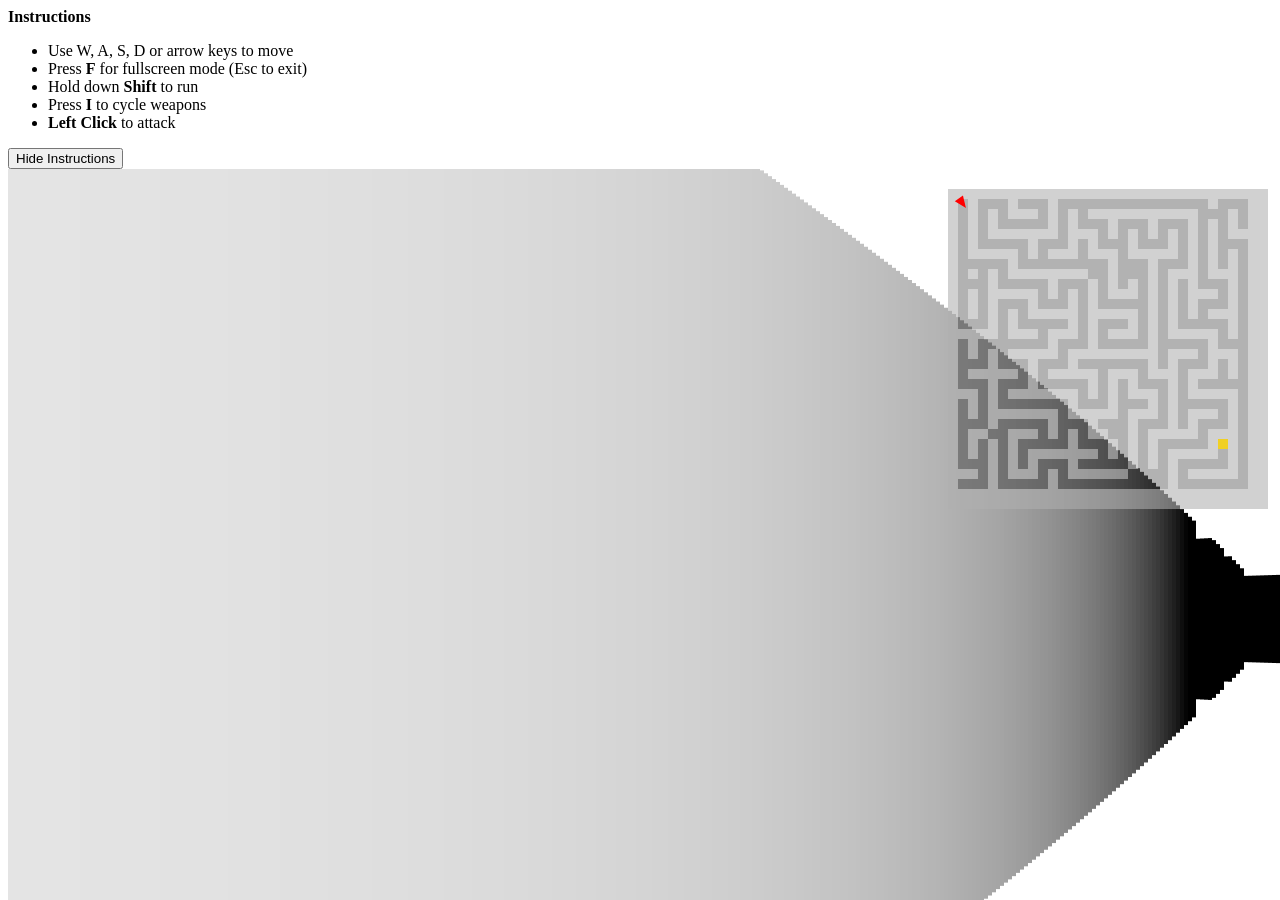
==== index.html @ 19c8bae7 "Overhaul raycaster gameplay: infinite procedurally generated mazes, enemy patrol/chase AI, line-of-s" ====
<!DOCTYPE html>
<html>
  <head>
    <meta http-equiv="refresh" content="0; url=raycaster/index.html" />
    <title>Redirecting to Raycaster...</title>
  </head>
  <body>
    <p>Redirecting to the <a href="raycaster/index.html">Raycaster demo</a>...</p>
  </body>
</html>
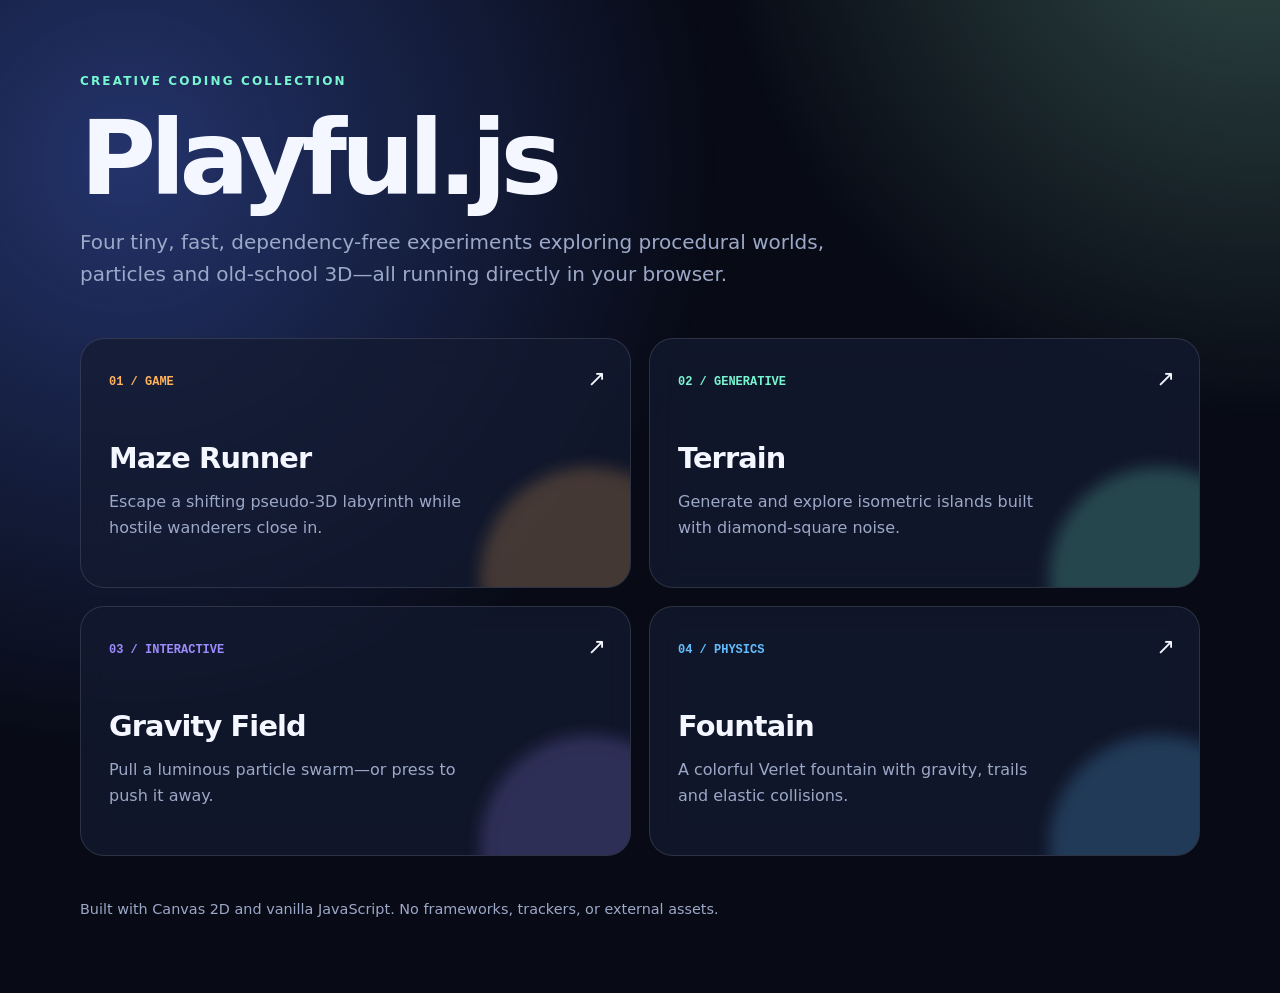
==== commit 94613467: "Polish demos and make project production-ready Co-authored-by: arena-agent <297053741+arena-agent@us" ====
--- a/index.html
+++ b/index.html
@@ -1,10 +1,25 @@
-<!DOCTYPE html>
-<html>
-  <head>
-    <meta http-equiv="refresh" content="0; url=raycaster/index.html" />
-    <title>Redirecting to Raycaster...</title>
-  </head>
-  <body>
-    <p>Redirecting to the <a href="raycaster/index.html">Raycaster demo</a>...</p>
-  </body>
+<!doctype html>
+<html lang="en">
+<head>
+  <meta charset="utf-8">
+  <meta name="viewport" content="width=device-width, initial-scale=1">
+  <meta name="description" content="A collection of dependency-free canvas experiments: a raycaster, procedural terrain and particle simulations.">
+  <meta name="theme-color" content="#080b16">
+  <title>Playful.js — Canvas Lab</title>
+  <style>
+    :root{color-scheme:dark;--ink:#f4f7ff;--muted:#9ca8c7;--panel:rgba(20,27,49,.72);--line:rgba(255,255,255,.12);--accent:#78f6d2}*{box-sizing:border-box}body{margin:0;min-height:100vh;font:16px/1.6 system-ui,-apple-system,sans-serif;color:var(--ink);background:#080b16;overflow-x:hidden}body:before{content:"";position:fixed;inset:-30%;z-index:-1;background:radial-gradient(circle at 25% 30%,#24346c 0,transparent 32%),radial-gradient(circle at 80% 10%,#324b47 0,transparent 26%);animation:drift 18s ease-in-out infinite alternate}@keyframes drift{to{transform:translate3d(3%,-2%,0) scale(1.08)}}main{width:min(1120px,calc(100% - 32px));margin:auto;padding:72px 0}header{max-width:760px;margin-bottom:48px}.eyebrow{color:var(--accent);font-weight:800;letter-spacing:.18em;text-transform:uppercase;font-size:.75rem}h1{font-size:clamp(3rem,9vw,6.5rem);line-height:.9;letter-spacing:-.06em;margin:.2em 0}.lead{color:var(--muted);font-size:clamp(1rem,2vw,1.25rem)}.grid{display:grid;grid-template-columns:repeat(2,minmax(0,1fr));gap:18px}.card{position:relative;min-height:250px;padding:28px;border:1px solid var(--line);border-radius:24px;background:var(--panel);backdrop-filter:blur(14px);color:inherit;text-decoration:none;overflow:hidden;transition:transform .3s cubic-bezier(.2,.8,.2,1),border-color .3s,box-shadow .3s}.card:hover,.card:focus-visible{transform:translateY(-7px);border-color:color-mix(in srgb,var(--tone),white 25%);box-shadow:0 28px 70px rgba(0,0,0,.3)}.card:after{content:"";position:absolute;width:220px;height:220px;right:-70px;bottom:-100px;border-radius:50%;background:var(--tone);filter:blur(8px);opacity:.22;transition:transform .5s}.card:hover:after{transform:scale(1.25)}.number{font:700 .75rem ui-monospace,monospace;color:var(--tone)}h2{font-size:1.8rem;margin:42px 0 8px;letter-spacing:-.03em}.card p{margin:0;color:var(--muted);max-width:72%}.launch{position:absolute;right:24px;top:22px;font-size:1.4rem}footer{margin-top:42px;color:var(--muted);font-size:.9rem}@media(max-width:680px){main{padding:40px 0}.grid{grid-template-columns:1fr}.card{min-height:220px}}@media(prefers-reduced-motion:reduce){*,*:before,*:after{animation:none!important;transition:none!important}}
+  </style>
+</head>
+<body>
+<main>
+  <header><div class="eyebrow">Creative coding collection</div><h1>Playful.js</h1><p class="lead">Four tiny, fast, dependency-free experiments exploring procedural worlds, particles and old-school 3D—all running directly in your browser.</p></header>
+  <section class="grid" aria-label="Demos">
+    <a class="card" style="--tone:#ffb45c" href="raycaster/"><span class="number">01 / GAME</span><span class="launch" aria-hidden="true">↗</span><h2>Maze Runner</h2><p>Escape a shifting pseudo-3D labyrinth while hostile wanderers close in.</p></a>
+    <a class="card" style="--tone:#78f6d2" href="terrain/"><span class="number">02 / GENERATIVE</span><span class="launch" aria-hidden="true">↗</span><h2>Terrain</h2><p>Generate and explore isometric islands built with diamond-square noise.</p></a>
+    <a class="card" style="--tone:#9e8cff" href="particles/"><span class="number">03 / INTERACTIVE</span><span class="launch" aria-hidden="true">↗</span><h2>Gravity Field</h2><p>Pull a luminous particle swarm—or press to push it away.</p></a>
+    <a class="card" style="--tone:#62bfff" href="particles2/"><span class="number">04 / PHYSICS</span><span class="launch" aria-hidden="true">↗</span><h2>Fountain</h2><p>A colorful Verlet fountain with gravity, trails and elastic collisions.</p></a>
+  </section>
+  <footer>Built with Canvas 2D and vanilla JavaScript. No frameworks, trackers, or external assets.</footer>
+</main>
+</body>
 </html>
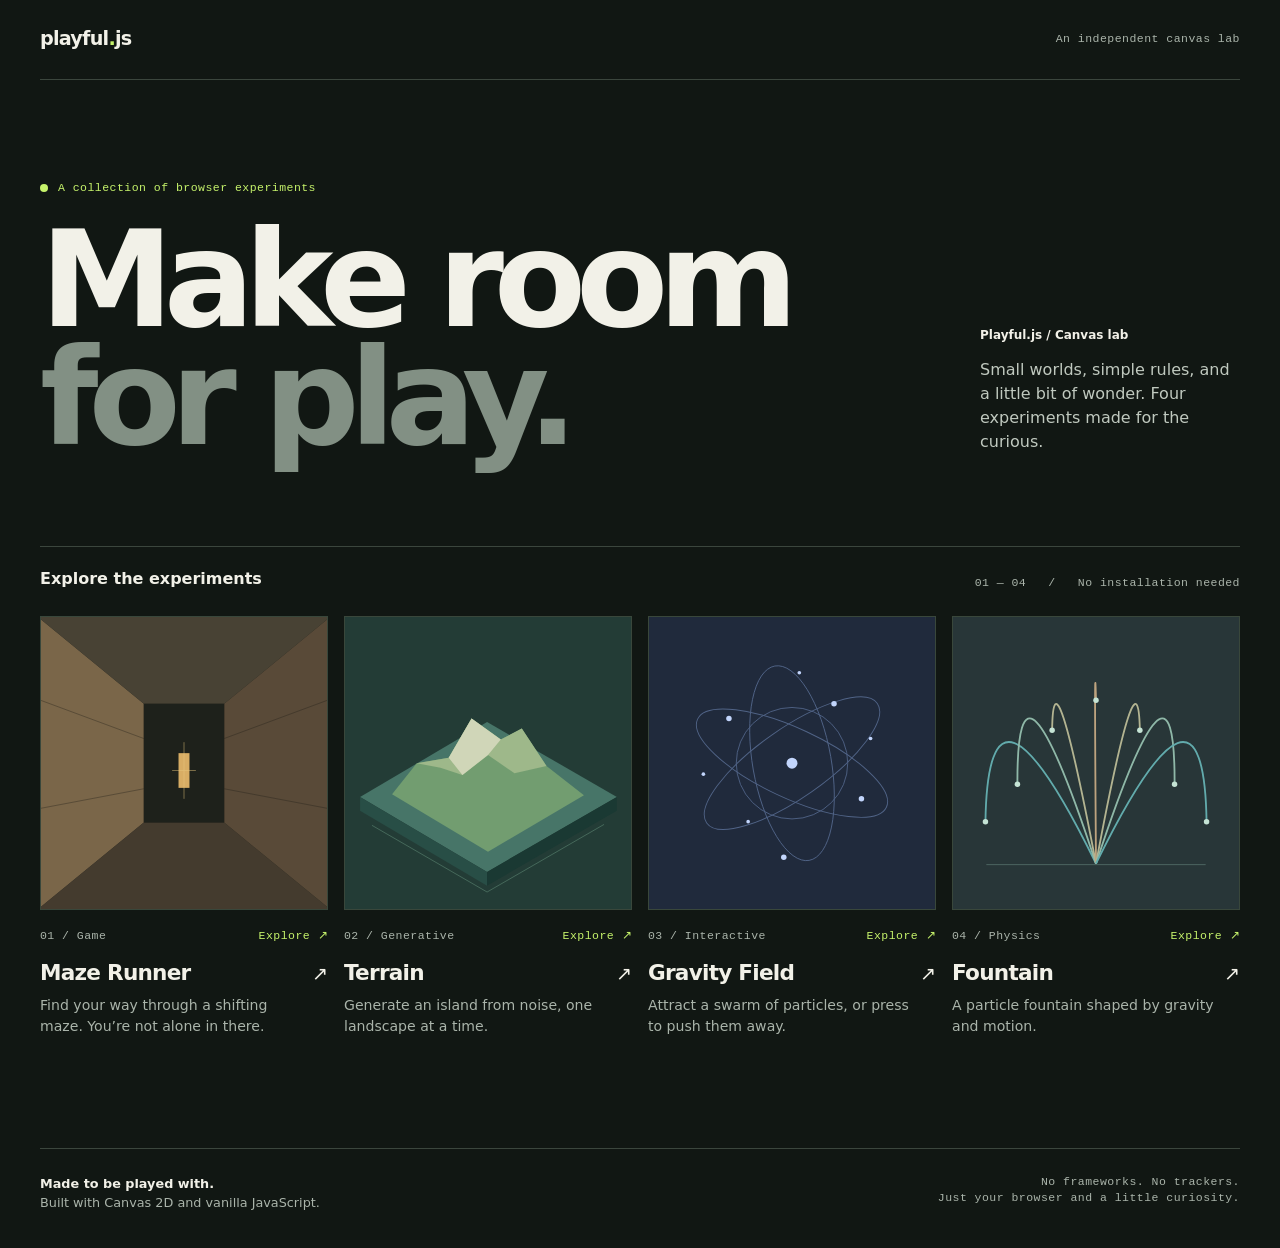
==== commit f966fd9f: "Refine canvas lab and improve game reliability Co-authored-by: arena-agent <297053741+arena-agent@us" ====
--- a/index.html
+++ b/index.html
@@ -4,22 +4,24 @@
   <meta charset="utf-8">
   <meta name="viewport" content="width=device-width, initial-scale=1">
   <meta name="description" content="A collection of dependency-free canvas experiments: a raycaster, procedural terrain and particle simulations.">
-  <meta name="theme-color" content="#080b16">
-  <title>Playful.js — Canvas Lab</title>
+  <meta name="theme-color" content="#111713">
+  <title>Playful.js — Canvas experiments</title>
   <style>
-    :root{color-scheme:dark;--ink:#f4f7ff;--muted:#9ca8c7;--panel:rgba(20,27,49,.72);--line:rgba(255,255,255,.12);--accent:#78f6d2}*{box-sizing:border-box}body{margin:0;min-height:100vh;font:16px/1.6 system-ui,-apple-system,sans-serif;color:var(--ink);background:#080b16;overflow-x:hidden}body:before{content:"";position:fixed;inset:-30%;z-index:-1;background:radial-gradient(circle at 25% 30%,#24346c 0,transparent 32%),radial-gradient(circle at 80% 10%,#324b47 0,transparent 26%);animation:drift 18s ease-in-out infinite alternate}@keyframes drift{to{transform:translate3d(3%,-2%,0) scale(1.08)}}main{width:min(1120px,calc(100% - 32px));margin:auto;padding:72px 0}header{max-width:760px;margin-bottom:48px}.eyebrow{color:var(--accent);font-weight:800;letter-spacing:.18em;text-transform:uppercase;font-size:.75rem}h1{font-size:clamp(3rem,9vw,6.5rem);line-height:.9;letter-spacing:-.06em;margin:.2em 0}.lead{color:var(--muted);font-size:clamp(1rem,2vw,1.25rem)}.grid{display:grid;grid-template-columns:repeat(2,minmax(0,1fr));gap:18px}.card{position:relative;min-height:250px;padding:28px;border:1px solid var(--line);border-radius:24px;background:var(--panel);backdrop-filter:blur(14px);color:inherit;text-decoration:none;overflow:hidden;transition:transform .3s cubic-bezier(.2,.8,.2,1),border-color .3s,box-shadow .3s}.card:hover,.card:focus-visible{transform:translateY(-7px);border-color:color-mix(in srgb,var(--tone),white 25%);box-shadow:0 28px 70px rgba(0,0,0,.3)}.card:after{content:"";position:absolute;width:220px;height:220px;right:-70px;bottom:-100px;border-radius:50%;background:var(--tone);filter:blur(8px);opacity:.22;transition:transform .5s}.card:hover:after{transform:scale(1.25)}.number{font:700 .75rem ui-monospace,monospace;color:var(--tone)}h2{font-size:1.8rem;margin:42px 0 8px;letter-spacing:-.03em}.card p{margin:0;color:var(--muted);max-width:72%}.launch{position:absolute;right:24px;top:22px;font-size:1.4rem}footer{margin-top:42px;color:var(--muted);font-size:.9rem}@media(max-width:680px){main{padding:40px 0}.grid{grid-template-columns:1fr}.card{min-height:220px}}@media(prefers-reduced-motion:reduce){*,*:before,*:after{animation:none!important;transition:none!important}}
+    :root{color-scheme:dark;--bg:#111713;--surface:#1a211c;--ink:#f2f1e8;--muted:#aab4aa;--line:#3b463d;--accent:#c6f36b}*{box-sizing:border-box}html{scroll-behavior:smooth}body{margin:0;background:var(--bg);color:var(--ink);font:16px/1.5 system-ui,-apple-system,BlinkMacSystemFont,"Segoe UI",sans-serif}a{color:inherit}a:focus-visible{outline:2px solid var(--accent);outline-offset:5px}.shell{width:min(1376px,calc(100% - 80px));margin:auto}.topbar{height:80px;display:flex;align-items:center;justify-content:space-between;border-bottom:1px solid var(--line)}.brand{font-weight:750;letter-spacing:-.04em;font-size:1.2rem;text-decoration:none}.brand span{color:var(--accent)}.top-note,.mono{font:500 .72rem/1.4 ui-monospace,SFMono-Regular,Consolas,monospace;letter-spacing:.04em}.top-note{color:var(--muted)}.hero{display:grid;grid-template-columns:1fr 260px;gap:40px;padding:100px 0 88px;align-items:end}.kicker{display:flex;align-items:center;gap:10px;color:var(--accent);margin:0 0 25px}.kicker:before{content:"";width:8px;height:8px;background:var(--accent);border-radius:50%}h1{font-size:clamp(4.5rem,10.5vw,9.5rem);line-height:.88;letter-spacing:-.075em;font-weight:600;margin:0}h1 span{color:#829084}.intro{font-size:1rem;color:#c0c9bf;max-width:250px;margin:0 0 4px}.intro strong{display:block;color:var(--ink);font-size:.75rem;margin-bottom:14px;font-weight:600}.section-head{display:flex;justify-content:space-between;align-items:end;border-top:1px solid var(--line);padding:20px 0 25px}.section-head h2{font-size:1rem;margin:0;font-weight:600}.section-head p{color:var(--muted);margin:0}.grid{display:grid;grid-template-columns:repeat(4,minmax(0,1fr));gap:16px}.card{text-decoration:none;min-width:0;display:block}.art{height:clamp(200px,23vw,320px);position:relative;overflow:hidden;background:#29352c;border:1px solid #39473b;transition:border-color .2s}.card:hover .art{border-color:#9daf92}.art svg{width:100%;height:100%;display:block;transition:transform .4s ease}.card:hover svg{transform:scale(1.035)}.card-meta{display:flex;justify-content:space-between;color:var(--muted);margin-top:18px}.card-meta span:last-child{color:var(--accent)}.card-title{display:flex;justify-content:space-between;align-items:baseline;gap:8px;margin:13px 0 5px}.card-title h3{margin:0;font-size:1.35rem;letter-spacing:-.035em;font-weight:600}.arrow{font-size:1.2rem;transition:transform .2s}.card:hover .arrow{transform:translate(3px,-3px)}.card p{color:var(--muted);font-size:.88rem;line-height:1.55;margin:0;max-width:270px}.bottom{margin-top:110px;padding:25px 0 35px;border-top:1px solid var(--line);display:flex;justify-content:space-between;gap:24px;color:var(--muted);font-size:.8rem}.bottom strong{color:var(--ink);font-weight:600}.bottom p{margin:0}.bottom .mono{text-align:right}@media(max-width:900px){.shell{width:calc(100% - 48px)}.hero{padding:75px 0 65px}.grid{grid-template-columns:repeat(2,minmax(0,1fr));gap:36px 16px}.art{height:280px}}@media(max-width:600px){.shell{width:calc(100% - 36px)}.topbar{height:64px}.top-note{font-size:.65rem}.hero{display:block;padding:70px 0 56px}.intro{max-width:340px;margin-top:30px}.section-head p{font-size:.65rem}.grid{grid-template-columns:1fr;gap:34px}.art{height:260px}.bottom{margin-top:70px;display:block}.bottom .mono{text-align:left;margin-top:20px}}@media(prefers-reduced-motion:reduce){html{scroll-behavior:auto}*,*:before,*:after{transition:none!important}}
   </style>
 </head>
 <body>
-<main>
-  <header><div class="eyebrow">Creative coding collection</div><h1>Playful.js</h1><p class="lead">Four tiny, fast, dependency-free experiments exploring procedural worlds, particles and old-school 3D—all running directly in your browser.</p></header>
-  <section class="grid" aria-label="Demos">
-    <a class="card" style="--tone:#ffb45c" href="raycaster/"><span class="number">01 / GAME</span><span class="launch" aria-hidden="true">↗</span><h2>Maze Runner</h2><p>Escape a shifting pseudo-3D labyrinth while hostile wanderers close in.</p></a>
-    <a class="card" style="--tone:#78f6d2" href="terrain/"><span class="number">02 / GENERATIVE</span><span class="launch" aria-hidden="true">↗</span><h2>Terrain</h2><p>Generate and explore isometric islands built with diamond-square noise.</p></a>
-    <a class="card" style="--tone:#9e8cff" href="particles/"><span class="number">03 / INTERACTIVE</span><span class="launch" aria-hidden="true">↗</span><h2>Gravity Field</h2><p>Pull a luminous particle swarm—or press to push it away.</p></a>
-    <a class="card" style="--tone:#62bfff" href="particles2/"><span class="number">04 / PHYSICS</span><span class="launch" aria-hidden="true">↗</span><h2>Fountain</h2><p>A colorful Verlet fountain with gravity, trails and elastic collisions.</p></a>
-  </section>
-  <footer>Built with Canvas 2D and vanilla JavaScript. No frameworks, trackers, or external assets.</footer>
-</main>
+<div class="shell">
+  <nav class="topbar" aria-label="Site"><a class="brand" href="./">playful<span>.</span>js</a><span class="top-note">An independent canvas lab</span></nav>
+  <header class="hero"><div><p class="kicker mono">A collection of browser experiments</p><h1>Make room<br><span>for play.</span></h1></div><p class="intro"><strong>Playful.js / Canvas lab</strong>Small worlds, simple rules, and a little bit of wonder. Four experiments made for the curious.</p></header>
+  <main><div class="section-head"><h2>Explore the experiments</h2><p class="mono">01 — 04 &nbsp; / &nbsp; No installation needed</p></div>
+    <section class="grid" aria-label="Experiments">
+      <a class="card" href="raycaster/"><div class="art" aria-hidden="true"><svg viewBox="0 0 320 320" preserveAspectRatio="xMidYMid slice"><rect width="320" height="320" fill="#352f25"/><path d="M0 0h320v320H0z" fill="#29271f"/><path d="M0 0l116 95v130L0 320z" fill="#7a6649"/><path d="M320 0L204 95v130l116 95z" fill="#594a38"/><path d="M0 0h320L204 95h-88z" fill="#484234"/><path d="M0 320h320L204 225h-88z" fill="#443b2e"/><path d="M116 95h88v130h-88z" fill="#1e211b"/><path d="M154 149h12v38h-12z" fill="#d8ad64"/><path d="M160 137v62M147 168h26" stroke="#eac880" opacity=".5"/><path d="M0 90l116 43M0 210l116-22M320 90l-116 43M320 210l-116-22" stroke="#211f19" opacity=".4"/></svg></div><div class="card-meta mono"><span>01 / Game</span><span>Explore ↗</span></div><div class="card-title"><h3>Maze Runner</h3><span class="arrow" aria-hidden="true">↗</span></div><p>Find your way through a shifting maze. You’re not alone in there.</p></a>
+      <a class="card" href="terrain/"><div class="art" aria-hidden="true"><svg viewBox="0 0 320 320" preserveAspectRatio="xMidYMid slice"><rect width="320" height="320" fill="#233c36"/><path d="M20 197L159 115l142 82-142 82z" fill="#477568"/><path d="M20 197v15l139 82v-15z" fill="#284e46"/><path d="M301 197v15l-142 82v-15z" fill="#1a3933"/><path d="M55 194l27-34 35-6 25-43 32 23 23-12 27 41 41 32-105 62z" fill="#729d70"/><path d="M82 160l35-6 25-43 32 23 23-12 27 41-35 8-29-20-28 22-24-8z" fill="#9eb88a"/><path d="M117 154l25-43 32 23-14 17-28 22z" fill="#d0d6b8"/><path d="M33 228l126 73 128-74" fill="none" stroke="#8ec5a8" opacity=".35"/></svg></div><div class="card-meta mono"><span>02 / Generative</span><span>Explore ↗</span></div><div class="card-title"><h3>Terrain</h3><span class="arrow" aria-hidden="true">↗</span></div><p>Generate an island from noise, one landscape at a time.</p></a>
+      <a class="card" href="particles/"><div class="art" aria-hidden="true"><svg viewBox="0 0 320 320" preserveAspectRatio="xMidYMid slice"><rect width="320" height="320" fill="#202a3c"/><g fill="none" stroke="#809dd1" opacity=".5"><ellipse cx="160" cy="160" rx="114" ry="38" transform="rotate(-35 160 160)"/><ellipse cx="160" cy="160" rx="114" ry="38" transform="rotate(25 160 160)"/><ellipse cx="160" cy="160" rx="108" ry="43" transform="rotate(80 160 160)"/><circle cx="160" cy="160" r="61"/></g><g fill="#c2d5fc"><circle cx="160" cy="160" r="6"/><circle cx="91" cy="111" r="3"/><circle cx="236" cy="199" r="3"/><circle cx="112" cy="224" r="2"/><circle cx="206" cy="95" r="3"/><circle cx="246" cy="133" r="2"/><circle cx="63" cy="172" r="2"/><circle cx="168" cy="61" r="2"/><circle cx="151" cy="263" r="3"/></g></svg></div><div class="card-meta mono"><span>03 / Interactive</span><span>Explore ↗</span></div><div class="card-title"><h3>Gravity Field</h3><span class="arrow" aria-hidden="true">↗</span></div><p>Attract a swarm of particles, or press to push them away.</p></a>
+      <a class="card" href="particles2/"><div class="art" aria-hidden="true"><svg viewBox="0 0 320 320" preserveAspectRatio="xMidYMid slice"><rect width="320" height="320" fill="#283638"/><g fill="none" stroke-width="2" opacity=".8"><path d="M160 270Q42 29 39 224" stroke="#71c9ca"/><path d="M160 270Q73 4 74 183" stroke="#a9d9c4"/><path d="M160 270Q113 24 112 124" stroke="#d6d4a8"/><path d="M160 270Q158 11 160 91" stroke="#e3bf91"/><path d="M160 270Q206 24 208 124" stroke="#d6d4a8"/><path d="M160 270Q247 4 246 183" stroke="#a9d9c4"/><path d="M160 270Q278 29 281 224" stroke="#71c9ca"/></g><g fill="#c5e4d5"><circle cx="39" cy="224" r="3"/><circle cx="74" cy="183" r="3"/><circle cx="112" cy="124" r="3"/><circle cx="160" cy="91" r="3"/><circle cx="208" cy="124" r="3"/><circle cx="246" cy="183" r="3"/><circle cx="281" cy="224" r="3"/></g><path d="M40 271h240" stroke="#769b91" opacity=".5"/></svg></div><div class="card-meta mono"><span>04 / Physics</span><span>Explore ↗</span></div><div class="card-title"><h3>Fountain</h3><span class="arrow" aria-hidden="true">↗</span></div><p>A particle fountain shaped by gravity and motion.</p></a>
+    </section>
+  </main><footer class="bottom"><p><strong>Made to be played with.</strong><br>Built with Canvas 2D and vanilla JavaScript.</p><p class="mono">No frameworks. No trackers.<br>Just your browser and a little curiosity.</p></footer>
+</div>
 </body>
 </html>
